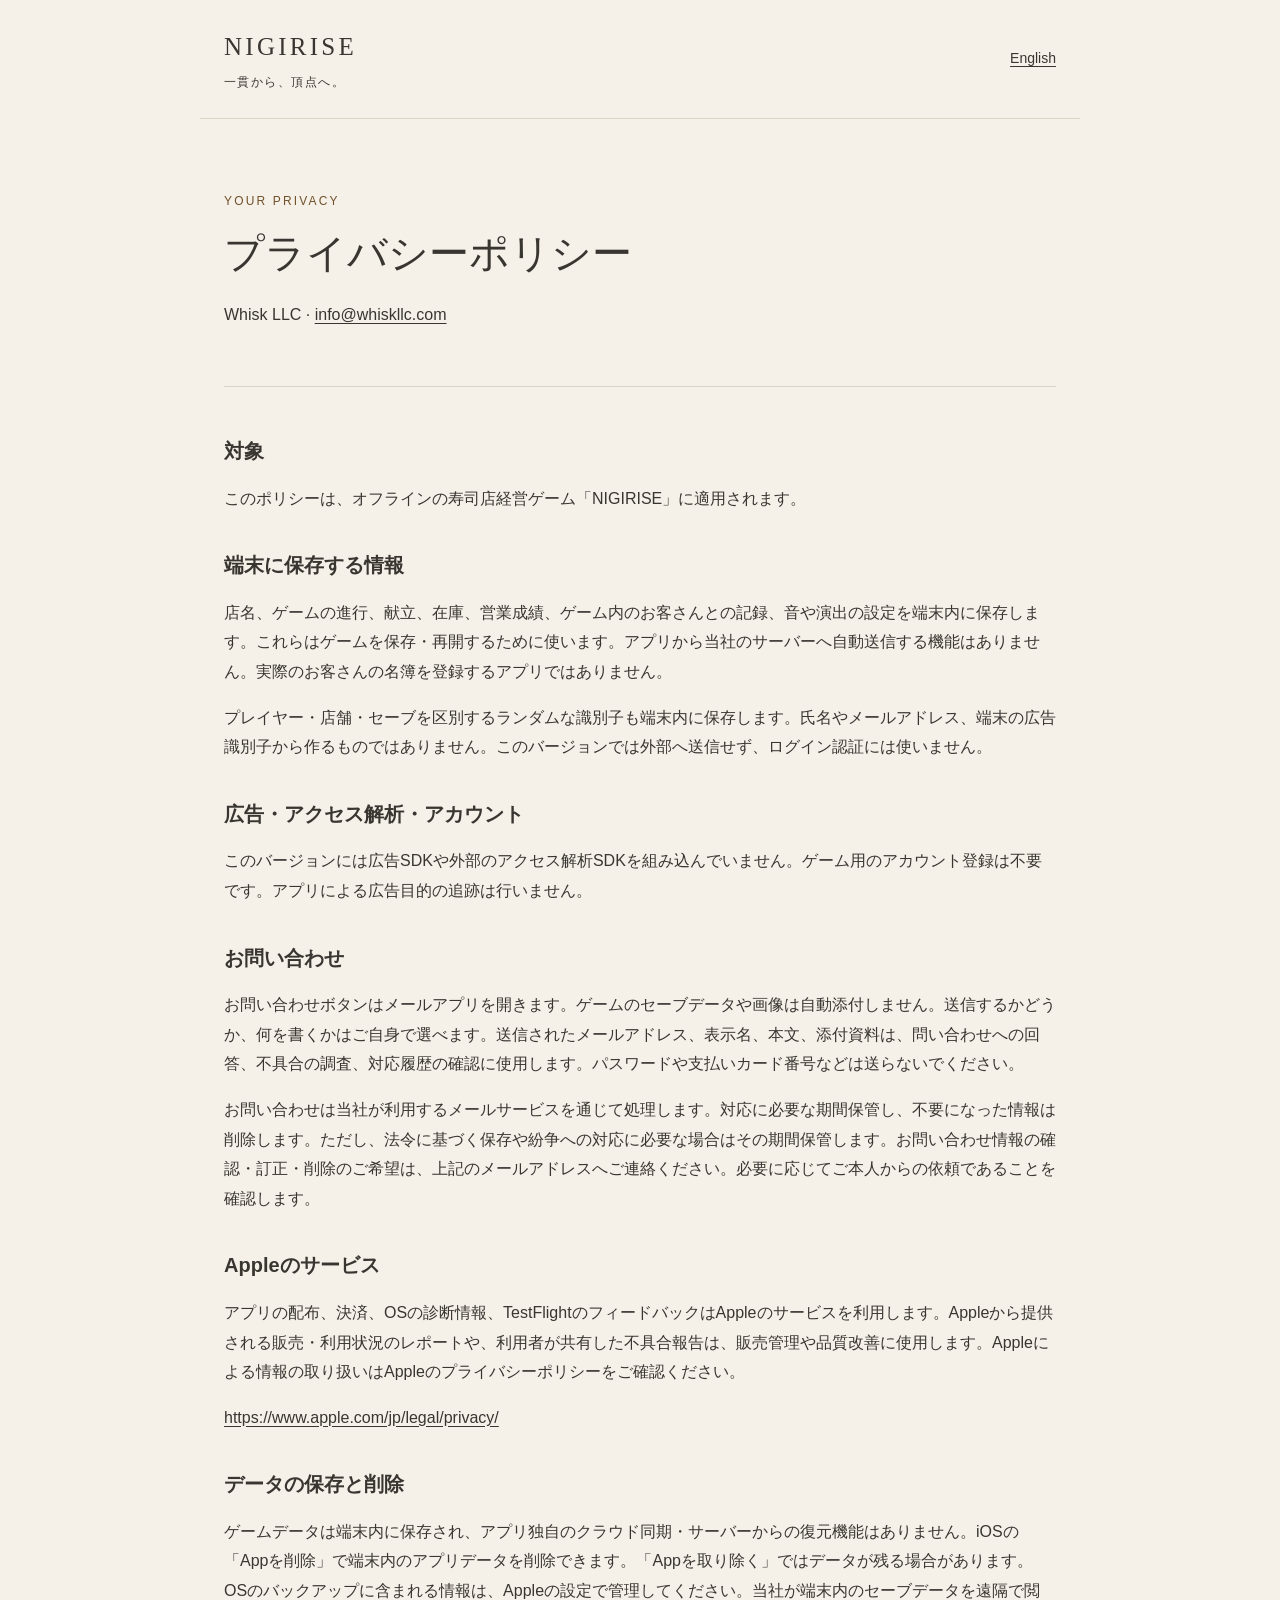
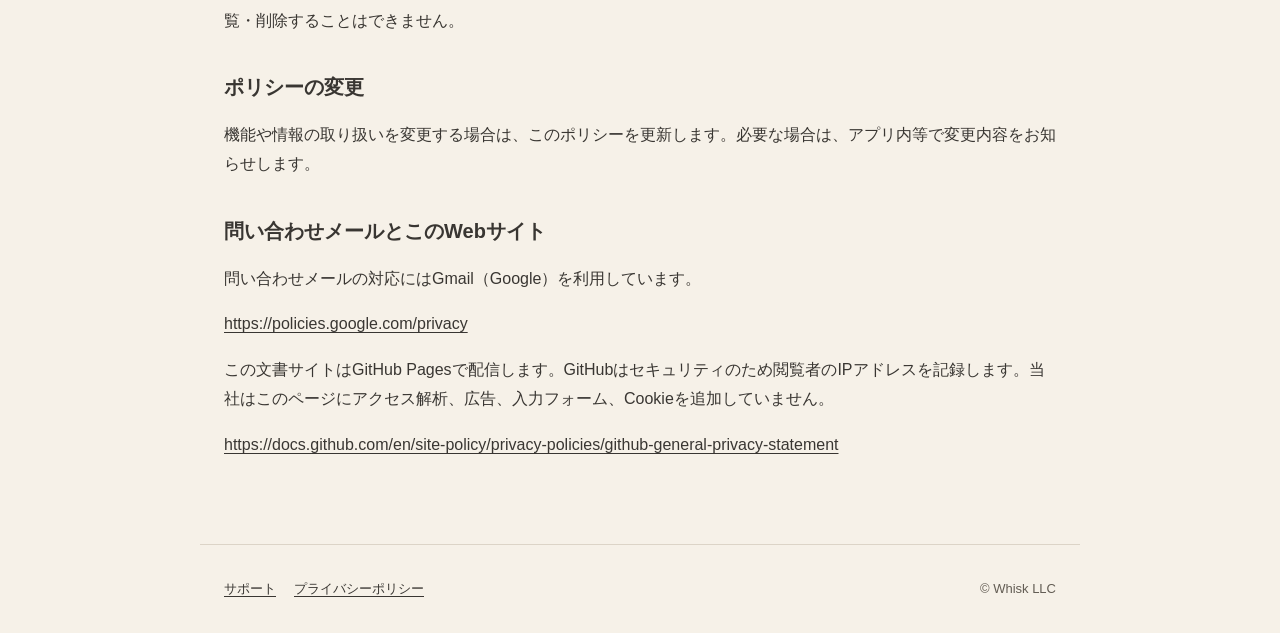
==== privacy-ja.html @ f1bc5db5 "Publish NIGIRISE support and privacy documents" ====
<!doctype html>
<html lang="ja"><head><meta charset="utf-8"><meta name="viewport" content="width=device-width, initial-scale=1"><meta name="color-scheme" content="light"><title>プライバシーポリシー | NIGIRISE</title><meta name="description" content="プライバシーポリシー — NIGIRISE"><link rel="stylesheet" href="style.css"></head>
<body><a class="skip" href="#main">本文へ</a><header><a class="brand" href="index.html">NIGIRISE<span>一貫から、頂点へ。</span></a><a class="language" href="privacy-en.html" lang="en">English</a></header><main id="main"><div class="intro"><p class="eyebrow">YOUR PRIVACY</p><h1>プライバシーポリシー</h1><p>Whisk LLC · <a href="mailto:info@whiskllc.com">info@whiskllc.com</a></p></div><div class="content"><section><h2>対象</h2><p>このポリシーは、オフラインの寿司店経営ゲーム「NIGIRISE」に適用されます。</p></section><section><h2>端末に保存する情報</h2><p>店名、ゲームの進行、献立、在庫、営業成績、ゲーム内のお客さんとの記録、音や演出の設定を端末内に保存します。これらはゲームを保存・再開するために使います。アプリから当社のサーバーへ自動送信する機能はありません。実際のお客さんの名簿を登録するアプリではありません。</p><p>プレイヤー・店舗・セーブを区別するランダムな識別子も端末内に保存します。氏名やメールアドレス、端末の広告識別子から作るものではありません。このバージョンでは外部へ送信せず、ログイン認証には使いません。</p></section><section><h2>広告・アクセス解析・アカウント</h2><p>このバージョンには広告SDKや外部のアクセス解析SDKを組み込んでいません。ゲーム用のアカウント登録は不要です。アプリによる広告目的の追跡は行いません。</p></section><section><h2>お問い合わせ</h2><p>お問い合わせボタンはメールアプリを開きます。ゲームのセーブデータや画像は自動添付しません。送信するかどうか、何を書くかはご自身で選べます。送信されたメールアドレス、表示名、本文、添付資料は、問い合わせへの回答、不具合の調査、対応履歴の確認に使用します。パスワードや支払いカード番号などは送らないでください。</p><p>お問い合わせは当社が利用するメールサービスを通じて処理します。対応に必要な期間保管し、不要になった情報は削除します。ただし、法令に基づく保存や紛争への対応に必要な場合はその期間保管します。お問い合わせ情報の確認・訂正・削除のご希望は、上記のメールアドレスへご連絡ください。必要に応じてご本人からの依頼であることを確認します。</p></section><section><h2>Appleのサービス</h2><p>アプリの配布、決済、OSの診断情報、TestFlightのフィードバックはAppleのサービスを利用します。Appleから提供される販売・利用状況のレポートや、利用者が共有した不具合報告は、販売管理や品質改善に使用します。Appleによる情報の取り扱いはAppleのプライバシーポリシーをご確認ください。</p><p><a href="https://www.apple.com/jp/legal/privacy/">https://www.apple.com/jp/legal/privacy/</a></p></section><section><h2>データの保存と削除</h2><p>ゲームデータは端末内に保存され、アプリ独自のクラウド同期・サーバーからの復元機能はありません。iOSの「Appを削除」で端末内のアプリデータを削除できます。「Appを取り除く」ではデータが残る場合があります。OSのバックアップに含まれる情報は、Appleの設定で管理してください。当社が端末内のセーブデータを遠隔で閲覧・削除することはできません。</p></section><section><h2>ポリシーの変更</h2><p>機能や情報の取り扱いを変更する場合は、このポリシーを更新します。必要な場合は、アプリ内等で変更内容をお知らせします。</p></section><section><h2>問い合わせメールとこのWebサイト</h2><p>問い合わせメールの対応にはGmail（Google）を利用しています。</p><p><a href="https://policies.google.com/privacy">https://policies.google.com/privacy</a></p><p>この文書サイトはGitHub Pagesで配信します。GitHubはセキュリティのため閲覧者のIPアドレスを記録します。当社はこのページにアクセス解析、広告、入力フォーム、Cookieを追加していません。</p><p><a href="https://docs.github.com/en/site-policy/privacy-policies/github-general-privacy-statement">https://docs.github.com/en/site-policy/privacy-policies/github-general-privacy-statement</a></p></section></div></main><footer><a href="index.html">サポート</a><a href="privacy-ja.html">プライバシーポリシー</a><span>© Whisk LLC</span></footer></body></html>
---- style.css ----
:root{font-family:-apple-system,BlinkMacSystemFont,"Hiragino Kaku Gothic ProN","Yu Gothic",sans-serif;color:#393632;background:#f6f1e8;font-size:16px;line-height:1.85}*{box-sizing:border-box}body{margin:0}a{color:inherit;text-underline-offset:.2em}a:hover{color:#70512b}a:focus-visible,summary:focus-visible{outline:3px solid #977240;outline-offset:5px}header,main,footer{max-width:880px;margin:auto;padding:24px}header{display:flex;align-items:center;justify-content:space-between;border-bottom:1px solid #dcd4c7;gap:16px}.brand{font-family:Georgia,"Yu Mincho",serif;font-size:25px;letter-spacing:.13em;text-decoration:none}.brand span{display:block;font:12px/2 sans-serif;letter-spacing:.12em}.language{padding:10px 0;min-height:44px;font-size:14px}.intro{padding:35px 0 40px;border-bottom:1px solid #dcd4c7}.eyebrow{font-size:12px;letter-spacing:.18em;color:#70512b}h1{font:500 clamp(27px,5vw,40px)/1.5 Georgia,"Yu Mincho",serif;margin:12px 0;overflow-wrap:anywhere}.lead{font-family:"Yu Mincho",serif;font-size:23px}.button{display:inline-block;padding:13px 23px;background:#393632;color:#fffaf0;text-decoration:none;border-radius:12px;margin-top:18px}.button:hover{background:#514a41;color:#fffaf0}.address{font-size:14px}.content{padding:24px 0}details{border-bottom:1px solid #dcd4c7;padding:8px 0}summary{font-weight:600;padding:15px 0;cursor:pointer;min-height:44px}details div{padding:0 0 10px 20px}p{overflow-wrap:anywhere}section{margin:24px 0 36px}h2{font-size:20px;line-height:1.6}footer{border-top:1px solid #dcd4c7;display:flex;flex-wrap:wrap;gap:18px;font-size:13px}footer a{padding:8px 0}footer span{margin-left:auto;padding:8px 0;color:#635d54}.skip{position:absolute;left:16px;top:-80px;padding:10px;background:#fff}.skip:focus{top:8px}@media(max-width:450px){header,main,footer{padding:20px}.intro{padding-top:24px}.brand{font-size:23px}footer span{width:100%;margin:0}details div{padding-left:0}}
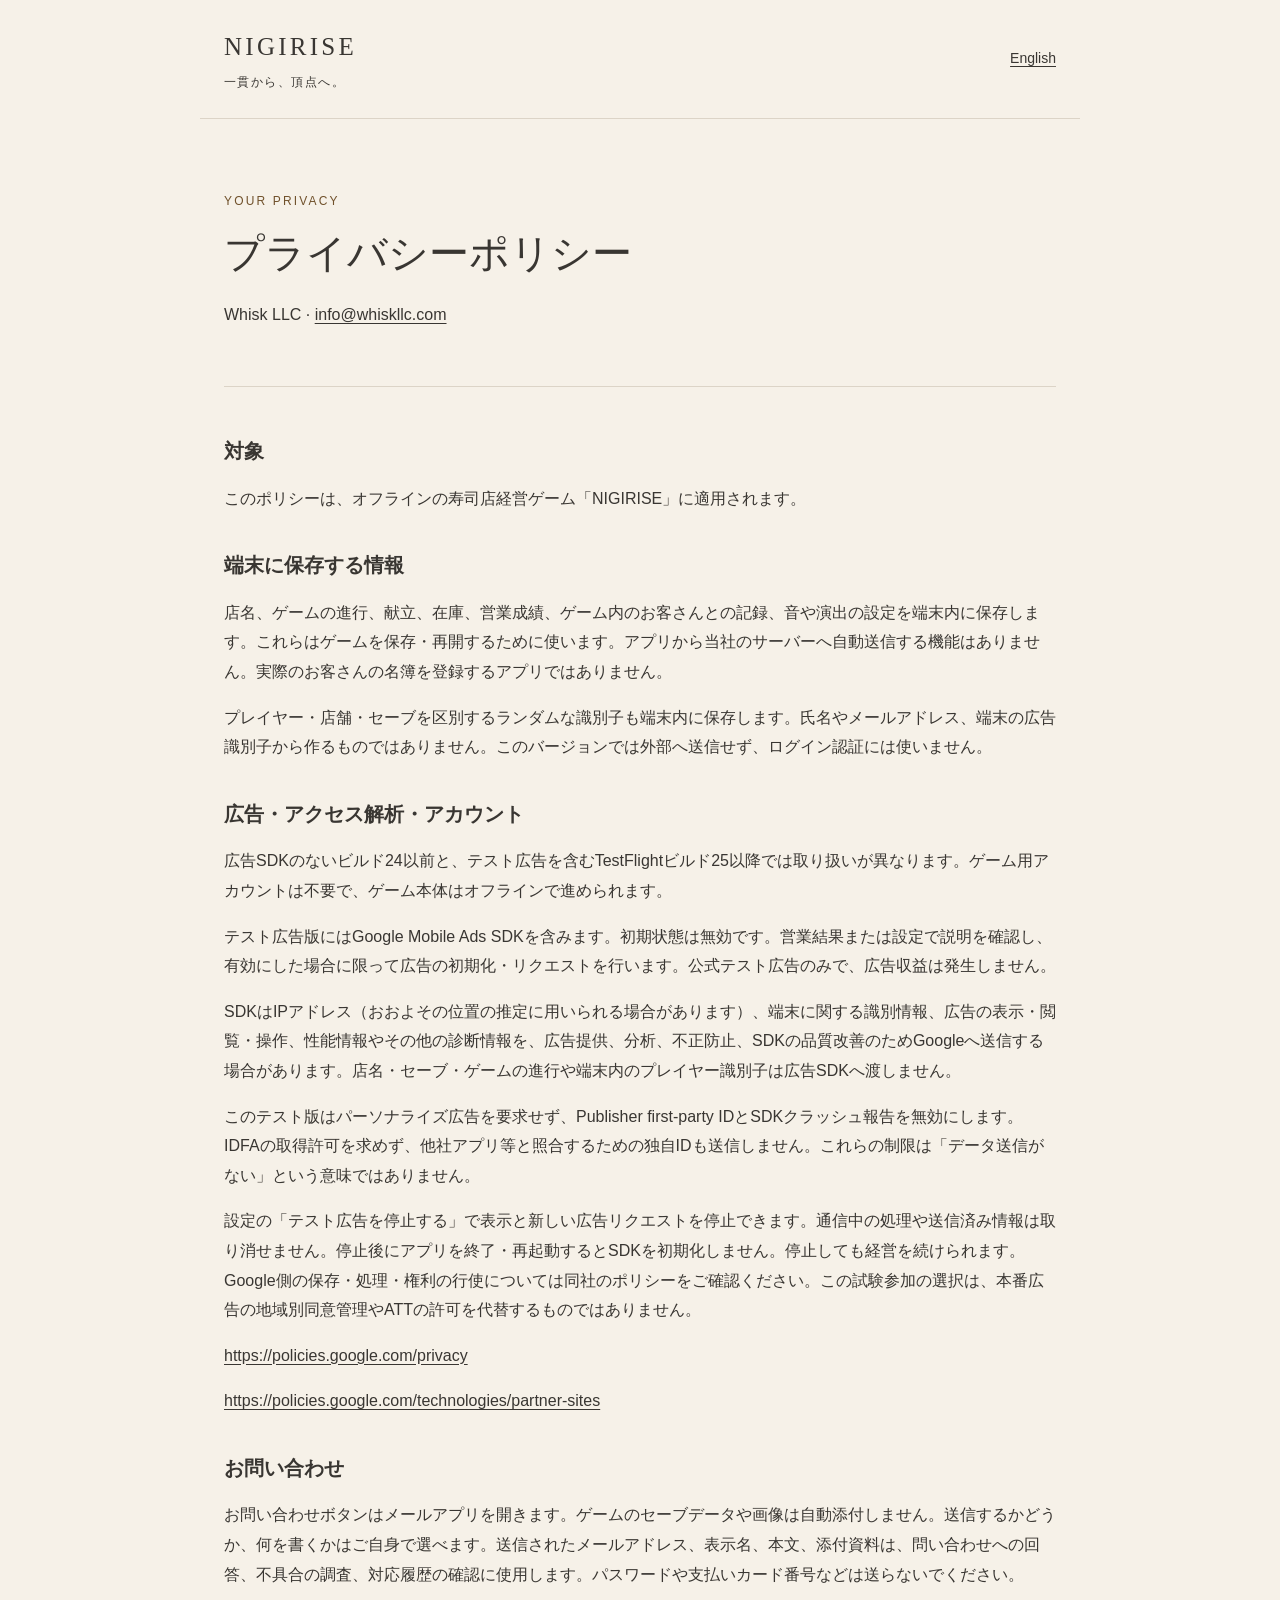
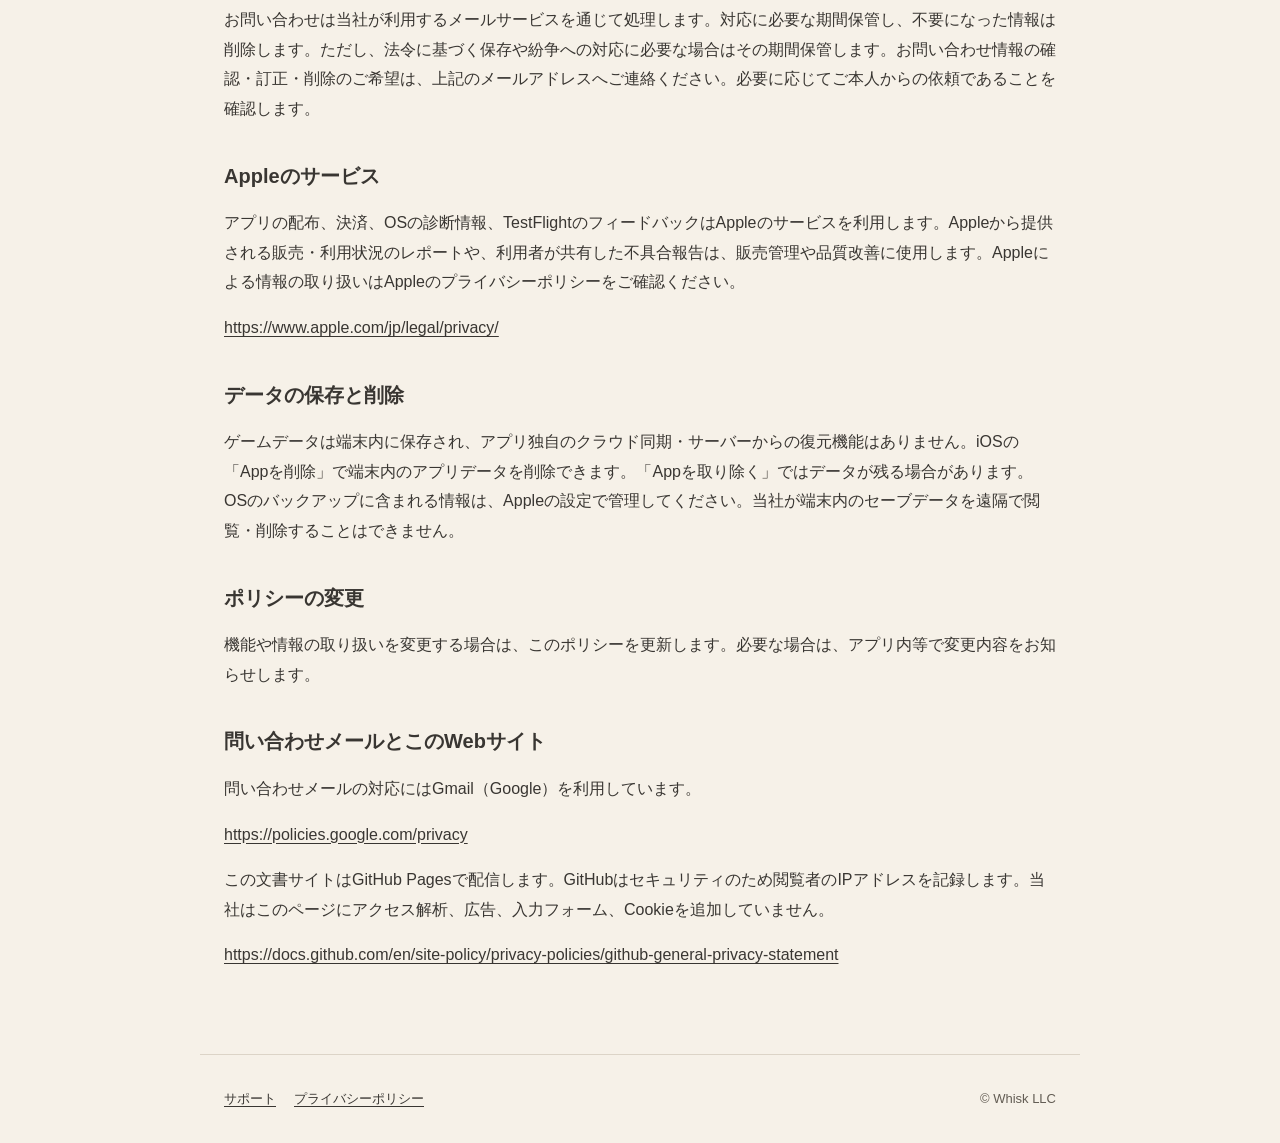
==== commit f7e44178: "Explain optional TestFlight demo ads and privacy controls" ====
--- a/privacy-ja.html
+++ b/privacy-ja.html
@@ -1,3 +1,3 @@
 <!doctype html>
 <html lang="ja"><head><meta charset="utf-8"><meta name="viewport" content="width=device-width, initial-scale=1"><meta name="color-scheme" content="light"><title>プライバシーポリシー | NIGIRISE</title><meta name="description" content="プライバシーポリシー — NIGIRISE"><link rel="stylesheet" href="style.css"></head>
-<body><a class="skip" href="#main">本文へ</a><header><a class="brand" href="index.html">NIGIRISE<span>一貫から、頂点へ。</span></a><a class="language" href="privacy-en.html" lang="en">English</a></header><main id="main"><div class="intro"><p class="eyebrow">YOUR PRIVACY</p><h1>プライバシーポリシー</h1><p>Whisk LLC · <a href="mailto:info@whiskllc.com">info@whiskllc.com</a></p></div><div class="content"><section><h2>対象</h2><p>このポリシーは、オフラインの寿司店経営ゲーム「NIGIRISE」に適用されます。</p></section><section><h2>端末に保存する情報</h2><p>店名、ゲームの進行、献立、在庫、営業成績、ゲーム内のお客さんとの記録、音や演出の設定を端末内に保存します。これらはゲームを保存・再開するために使います。アプリから当社のサーバーへ自動送信する機能はありません。実際のお客さんの名簿を登録するアプリではありません。</p><p>プレイヤー・店舗・セーブを区別するランダムな識別子も端末内に保存します。氏名やメールアドレス、端末の広告識別子から作るものではありません。このバージョンでは外部へ送信せず、ログイン認証には使いません。</p></section><section><h2>広告・アクセス解析・アカウント</h2><p>このバージョンには広告SDKや外部のアクセス解析SDKを組み込んでいません。ゲーム用のアカウント登録は不要です。アプリによる広告目的の追跡は行いません。</p></section><section><h2>お問い合わせ</h2><p>お問い合わせボタンはメールアプリを開きます。ゲームのセーブデータや画像は自動添付しません。送信するかどうか、何を書くかはご自身で選べます。送信されたメールアドレス、表示名、本文、添付資料は、問い合わせへの回答、不具合の調査、対応履歴の確認に使用します。パスワードや支払いカード番号などは送らないでください。</p><p>お問い合わせは当社が利用するメールサービスを通じて処理します。対応に必要な期間保管し、不要になった情報は削除します。ただし、法令に基づく保存や紛争への対応に必要な場合はその期間保管します。お問い合わせ情報の確認・訂正・削除のご希望は、上記のメールアドレスへご連絡ください。必要に応じてご本人からの依頼であることを確認します。</p></section><section><h2>Appleのサービス</h2><p>アプリの配布、決済、OSの診断情報、TestFlightのフィードバックはAppleのサービスを利用します。Appleから提供される販売・利用状況のレポートや、利用者が共有した不具合報告は、販売管理や品質改善に使用します。Appleによる情報の取り扱いはAppleのプライバシーポリシーをご確認ください。</p><p><a href="https://www.apple.com/jp/legal/privacy/">https://www.apple.com/jp/legal/privacy/</a></p></section><section><h2>データの保存と削除</h2><p>ゲームデータは端末内に保存され、アプリ独自のクラウド同期・サーバーからの復元機能はありません。iOSの「Appを削除」で端末内のアプリデータを削除できます。「Appを取り除く」ではデータが残る場合があります。OSのバックアップに含まれる情報は、Appleの設定で管理してください。当社が端末内のセーブデータを遠隔で閲覧・削除することはできません。</p></section><section><h2>ポリシーの変更</h2><p>機能や情報の取り扱いを変更する場合は、このポリシーを更新します。必要な場合は、アプリ内等で変更内容をお知らせします。</p></section><section><h2>問い合わせメールとこのWebサイト</h2><p>問い合わせメールの対応にはGmail（Google）を利用しています。</p><p><a href="https://policies.google.com/privacy">https://policies.google.com/privacy</a></p><p>この文書サイトはGitHub Pagesで配信します。GitHubはセキュリティのため閲覧者のIPアドレスを記録します。当社はこのページにアクセス解析、広告、入力フォーム、Cookieを追加していません。</p><p><a href="https://docs.github.com/en/site-policy/privacy-policies/github-general-privacy-statement">https://docs.github.com/en/site-policy/privacy-policies/github-general-privacy-statement</a></p></section></div></main><footer><a href="index.html">サポート</a><a href="privacy-ja.html">プライバシーポリシー</a><span>© Whisk LLC</span></footer></body></html>
+<body><a class="skip" href="#main">本文へ</a><header><a class="brand" href="index.html">NIGIRISE<span>一貫から、頂点へ。</span></a><a class="language" href="privacy-en.html" lang="en">English</a></header><main id="main"><div class="intro"><p class="eyebrow">YOUR PRIVACY</p><h1>プライバシーポリシー</h1><p>Whisk LLC · <a href="mailto:info@whiskllc.com">info@whiskllc.com</a></p></div><div class="content"><section><h2>対象</h2><p>このポリシーは、オフラインの寿司店経営ゲーム「NIGIRISE」に適用されます。</p></section><section><h2>端末に保存する情報</h2><p>店名、ゲームの進行、献立、在庫、営業成績、ゲーム内のお客さんとの記録、音や演出の設定を端末内に保存します。これらはゲームを保存・再開するために使います。アプリから当社のサーバーへ自動送信する機能はありません。実際のお客さんの名簿を登録するアプリではありません。</p><p>プレイヤー・店舗・セーブを区別するランダムな識別子も端末内に保存します。氏名やメールアドレス、端末の広告識別子から作るものではありません。このバージョンでは外部へ送信せず、ログイン認証には使いません。</p></section><section><h2>広告・アクセス解析・アカウント</h2><p>広告SDKのないビルド24以前と、テスト広告を含むTestFlightビルド25以降では取り扱いが異なります。ゲーム用アカウントは不要で、ゲーム本体はオフラインで進められます。</p><p>テスト広告版にはGoogle Mobile Ads SDKを含みます。初期状態は無効です。営業結果または設定で説明を確認し、有効にした場合に限って広告の初期化・リクエストを行います。公式テスト広告のみで、広告収益は発生しません。</p><p>SDKはIPアドレス（おおよその位置の推定に用いられる場合があります）、端末に関する識別情報、広告の表示・閲覧・操作、性能情報やその他の診断情報を、広告提供、分析、不正防止、SDKの品質改善のためGoogleへ送信する場合があります。店名・セーブ・ゲームの進行や端末内のプレイヤー識別子は広告SDKへ渡しません。</p><p>このテスト版はパーソナライズ広告を要求せず、Publisher first-party IDとSDKクラッシュ報告を無効にします。IDFAの取得許可を求めず、他社アプリ等と照合するための独自IDも送信しません。これらの制限は「データ送信がない」という意味ではありません。</p><p>設定の「テスト広告を停止する」で表示と新しい広告リクエストを停止できます。通信中の処理や送信済み情報は取り消せません。停止後にアプリを終了・再起動するとSDKを初期化しません。停止しても経営を続けられます。Google側の保存・処理・権利の行使については同社のポリシーをご確認ください。この試験参加の選択は、本番広告の地域別同意管理やATTの許可を代替するものではありません。</p><p><a href="https://policies.google.com/privacy">https://policies.google.com/privacy</a></p><p><a href="https://policies.google.com/technologies/partner-sites">https://policies.google.com/technologies/partner-sites</a></p></section><section><h2>お問い合わせ</h2><p>お問い合わせボタンはメールアプリを開きます。ゲームのセーブデータや画像は自動添付しません。送信するかどうか、何を書くかはご自身で選べます。送信されたメールアドレス、表示名、本文、添付資料は、問い合わせへの回答、不具合の調査、対応履歴の確認に使用します。パスワードや支払いカード番号などは送らないでください。</p><p>お問い合わせは当社が利用するメールサービスを通じて処理します。対応に必要な期間保管し、不要になった情報は削除します。ただし、法令に基づく保存や紛争への対応に必要な場合はその期間保管します。お問い合わせ情報の確認・訂正・削除のご希望は、上記のメールアドレスへご連絡ください。必要に応じてご本人からの依頼であることを確認します。</p></section><section><h2>Appleのサービス</h2><p>アプリの配布、決済、OSの診断情報、TestFlightのフィードバックはAppleのサービスを利用します。Appleから提供される販売・利用状況のレポートや、利用者が共有した不具合報告は、販売管理や品質改善に使用します。Appleによる情報の取り扱いはAppleのプライバシーポリシーをご確認ください。</p><p><a href="https://www.apple.com/jp/legal/privacy/">https://www.apple.com/jp/legal/privacy/</a></p></section><section><h2>データの保存と削除</h2><p>ゲームデータは端末内に保存され、アプリ独自のクラウド同期・サーバーからの復元機能はありません。iOSの「Appを削除」で端末内のアプリデータを削除できます。「Appを取り除く」ではデータが残る場合があります。OSのバックアップに含まれる情報は、Appleの設定で管理してください。当社が端末内のセーブデータを遠隔で閲覧・削除することはできません。</p></section><section><h2>ポリシーの変更</h2><p>機能や情報の取り扱いを変更する場合は、このポリシーを更新します。必要な場合は、アプリ内等で変更内容をお知らせします。</p></section><section><h2>問い合わせメールとこのWebサイト</h2><p>問い合わせメールの対応にはGmail（Google）を利用しています。</p><p><a href="https://policies.google.com/privacy">https://policies.google.com/privacy</a></p><p>この文書サイトはGitHub Pagesで配信します。GitHubはセキュリティのため閲覧者のIPアドレスを記録します。当社はこのページにアクセス解析、広告、入力フォーム、Cookieを追加していません。</p><p><a href="https://docs.github.com/en/site-policy/privacy-policies/github-general-privacy-statement">https://docs.github.com/en/site-policy/privacy-policies/github-general-privacy-statement</a></p></section></div></main><footer><a href="index.html">サポート</a><a href="privacy-ja.html">プライバシーポリシー</a><span>© Whisk LLC</span></footer></body></html>
